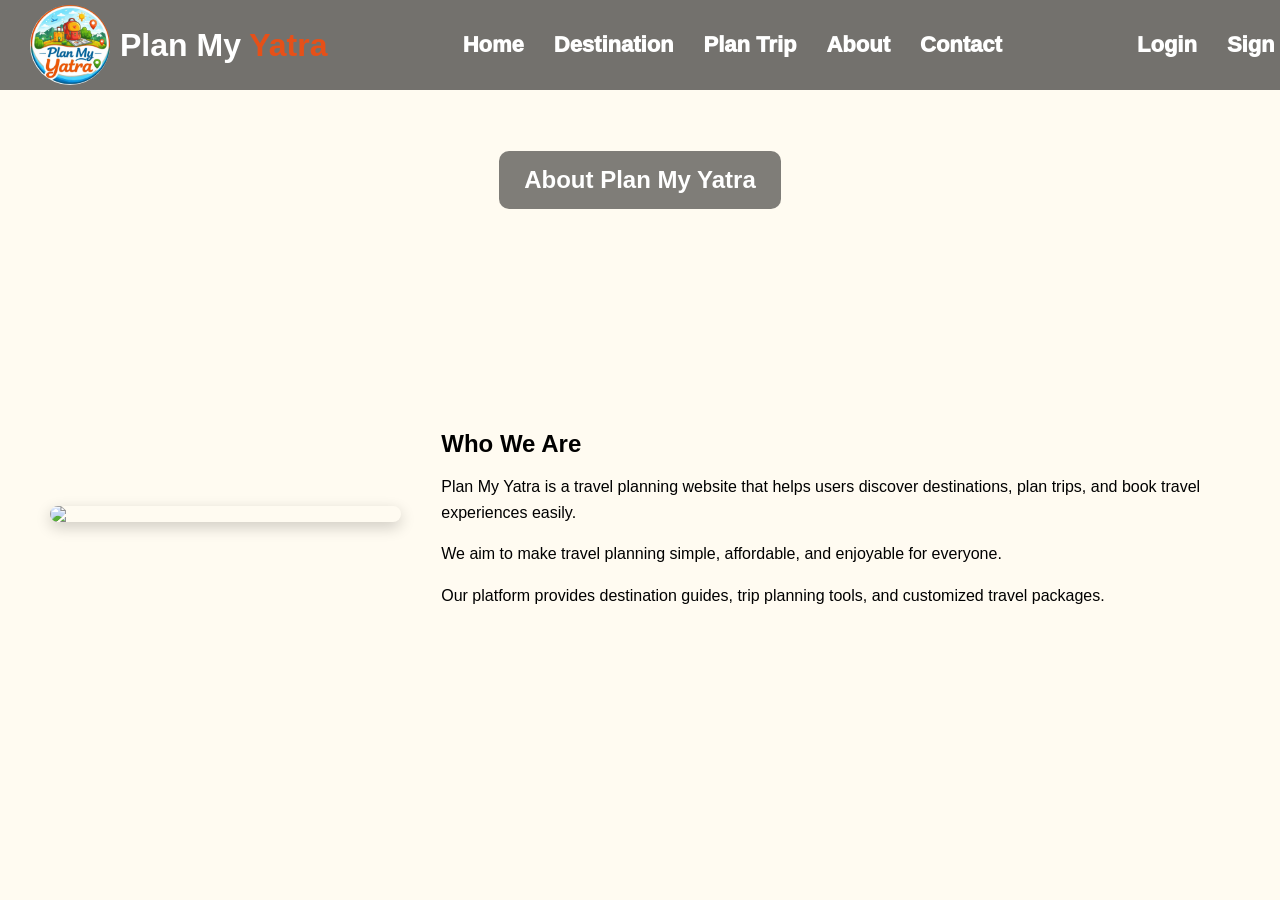
==== pages/about.html @ 9ea31968 "info added" ====
<!DOCTYPE html>
<html lang="en">
<head>
<meta charset="UTF-8">
<meta name="viewport" content="width=device-width, initial-scale=1.0">
<title>About Us - Plan My Yatra</title>
    <link rel="stylesheet" href="./../css/style.css">
    <link rel="stylesheet" href="./../css/navbar.css">
    <link rel="stylesheet" href="./../css/footer.css">
    <link rel="stylesheet" href="./../css/about.css">
</head>
<body>
<section class="hero">
  <h1>About Plan My Yatra</h1>
</section>
<div class="main-hero-section">
        <!--Navbar-->
        <div class="main-container">
            <div class="img-container">
                <img src="./../images/main-logo.jpg" alt="logo" class="main-logo">
                <h1 class="website-name">Plan My <span style="color: #E65018;">Yatra</span></h1>
            </div>
            <input type="checkbox" id="menu-toggle" class="menu-toggle">
            <label for="menu-toggle" class="hamburger">
                <img src="./../images/hamburger.svg" height="30px" width="30px">
            </label>
            <div class="nav-menu">
                <a href="./../index.html" class="menu">Home</a>
                <a href="./destination.html" class="menu">Destination</a>
                <a href="./plantrip.html" class="menu">Plan Trip</a>
                <a href="./about.html" class="menu">About</a>
                <a href="./contact.html" class="menu">Contact</a>
            </div>
            <div class="nav-menu">
                <a href="" class="menu">Login</a>
                <a href="" class="menu">Sign Up</a>
            </div>
        </div>
        <section class="about">
  <img src="https://images.unsplash.com/photo-1469854523086-cc02fe5d8800">
  <div class="about-text">
    <h2>Who We Are</h2>
    <p>Plan My Yatra is a travel planning website that helps users discover destinations, plan trips, and book travel experiences easily.</p>
    <p>We aim to make travel planning simple, affordable, and enjoyable for everyone.</p>
    <p>Our platform provides destination guides, trip planning tools, and customized travel packages.</p>
  </div>
</section>



</body>
</html>
---- css/style.css ----
body {
    background-color:#fffbf1;
    margin: 0;
    padding: 0;
    font-family: Arial, Helvetica, sans-serif;
}
---- css/navbar.css ----
.main-container {
    display: flex;
    flex-direction: row;
    justify-content: space-between;
    align-items: center;
    padding: 5px 30px;
    position: fixed;
    top: 0;
    left: 0;
    right: 0;
    width: 100%;
    background-color: rgba(0, 0, 0, 0.55);
    z-index: 1000;
}

.website-name {
    font-weight: 700;
    font-family: 'Trebuchet MS', 'Lucida Sans Unicode', 'Lucida Grande', 'Lucida Sans', Arial, sans-serif;
    padding-left: 10px;
    color: white;
}

.main-logo {
    height: 80px;
    width: 80px;
    border-radius: 50%;
}

.img-container {
    display: flex;
    flex-direction: row;
    align-items: center;
}

.nav-menu {
    display: flex;
    flex-direction: row;
    gap: 30px;
}

.menu {
    text-decoration: none;
    color: white;
    font-weight: 1000;
    font-size: 22px;
    font-family: 'Trebuchet MS', 'Lucida Sans Unicode', 'Lucida Grande', 'Lucida Sans', Arial, sans-serif;
}

.menu:hover {
    color: #E6501B;
}

.menu-toggle {
    display: none;
}

.hamburger {
    display: none;
    color: white;
    font-size: 30px;
    cursor: pointer;
}

@media screen and (max-width: 768px) {
    .main-container {
        flex-wrap: wrap;
        padding: 10px 20px;
    }

    .hamburger {
        display: block;
    }

    .nav-menu {
        display: none;
        flex-direction: column;
        width: 100%;
        text-align: center;
        gap: 10px;
    }

    .menu-toggle:checked~.nav-menu {
        display: flex;
    }

    .menu-toggle:checked~.hamburger {
        content: x;
    }

    .menu {
        font-size: 18px;
    }


}
---- css/footer.css ----
.footer-main-container {
    width: 100%;
    height: 250px;
    background-color: #333;
    color: #fff;
    margin-top: 50px;
    display: flex;
}
.footer-links {
    text-decoration: none;
    color: #fff;
}
.footer-menu-container {
    display: flex;
    justify-content: space-around;
    flex-direction: row;
}
.footer-child-item-1 {
    width: 35%;
}
.footer-child-item {
    width: 20%;
}
.contact-link {
    color: #fff;
    display: flex;
    align-items: center;
}
@media screen and (max-width: 768px ) {
    .footer-main-container {
        height: auto;
    }
    .footer-menu-container {
        flex-direction: column;
        padding: 20px 25px;
    }
    .footer-child-item-1 {
        width: 100%;
    }
    .footer-child-item {
        width: 100%;
    }
    
}
---- css/about.css ----
/* HERO */
.hero{
  height:40vh;
  background:url('https://images.unsplash.com/photo-1500530855697-b586d89ba3ee') center/cover;
  display:flex;
  justify-content:center;
  align-items:center;
  color:white;
}

.hero h1{
  background:rgba(0,0,0,0.5);
  padding:15px 25px;
  border-radius:10px;
}

/* ABOUT SECTION */
.about{
  display:flex;
  padding:50px;
  gap:40px;
  align-items:center;
}

.about img{
  width:400px;
  border-radius:15px;
  box-shadow:0 5px 15px rgba(0,0,0,0.2);
}

.about-text h2{
  margin-bottom:15px;
}

.about-text p{
  line-height:1.6;
  margin-bottom:10px;
}

/* SERVICES */
.services{
  padding:50px;
  background:white;
}

.services h2{
  text-align:center;
  margin-bottom:30px;
}

.service-container{
  display:flex;
  gap:20px;
  justify-content:center;
  flex-wrap:wrap;
}

.service-card{
  background:#f4f6f9;
  padding:20px;
  width:250px;
  border-radius:10px;
  text-align:center;
  box-shadow:0 3px 10px rgba(0,0,0,0.1);
  transition:0.3s;
}

.service-card:hover{
  transform:translateY(-10px);
}

/* TEAM */
.team{
  padding:50px;
}

.team h2{
  text-align:center;
  margin-bottom:30px;
}

.team-container{
  display:flex;
  justify-content:center;
  gap:30px;
  flex-wrap:wrap;
}

.team-card{
  background:white;
  padding:20px;
  border-radius:10px;
  text-align:center;
  width:200px;
  box-shadow:0 3px 10px rgba(0,0,0,0.1);
}

.team-card img{
  width:100px;
  height:100px;
  border-radius:50%;
  margin-bottom:10px;
}
/* RESPONSIVE */
@media(max-width:768px){
  .about{
    flex-direction:column;
    text-align:center;
  }

  header{
    flex-direction:column;
    gap:10px;
  }
}
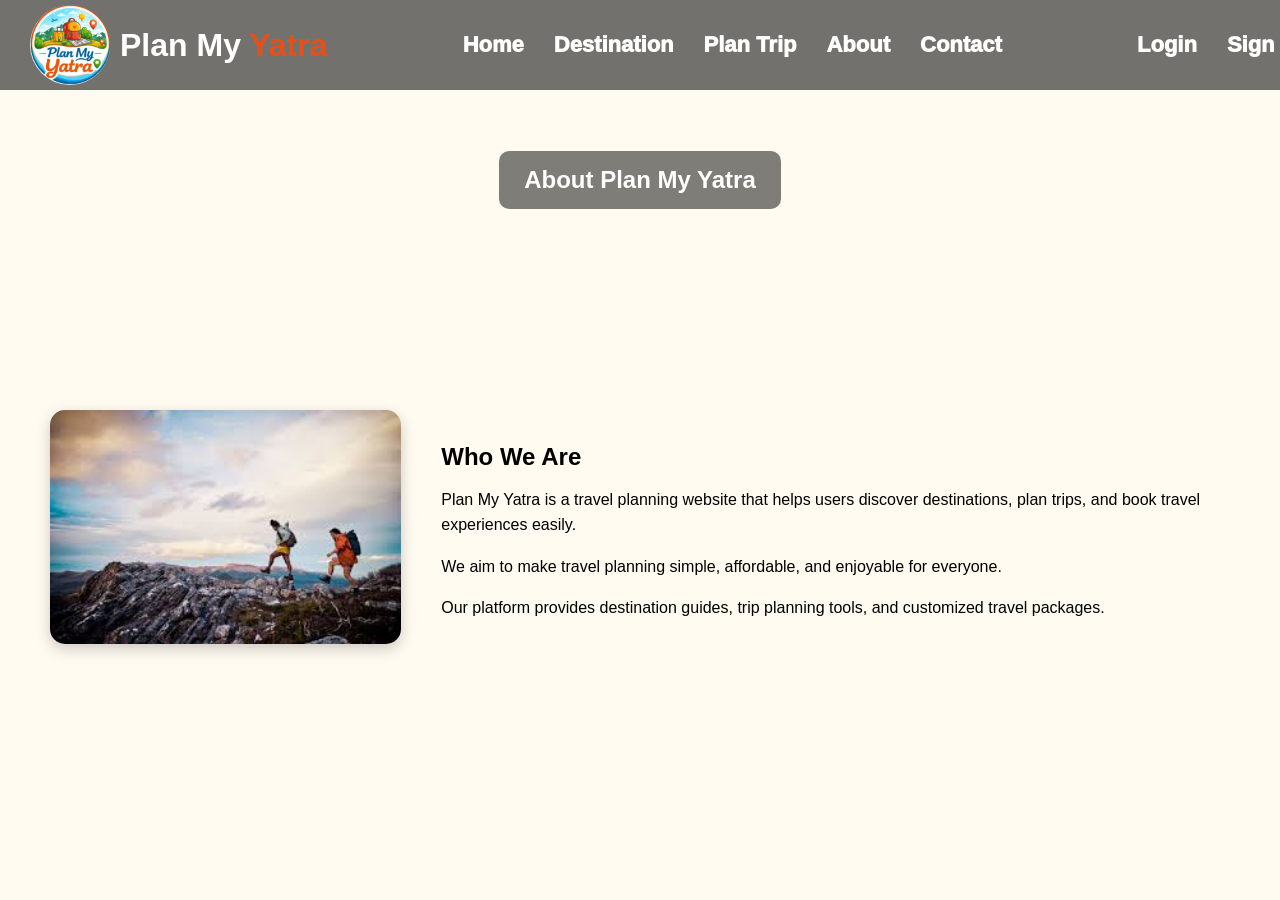
==== commit 4305ba40: "image added" ====
--- a/pages/about.html
+++ b/pages/about.html
@@ -37,7 +37,7 @@
             </div>
         </div>
         <section class="about">
-  <img src="https://images.unsplash.com/photo-1469854523086-cc02fe5d8800">
+  <img src="./../images/travel.jpg">
   <div class="about-text">
     <h2>Who We Are</h2>
     <p>Plan My Yatra is a travel planning website that helps users discover destinations, plan trips, and book travel experiences easily.</p>
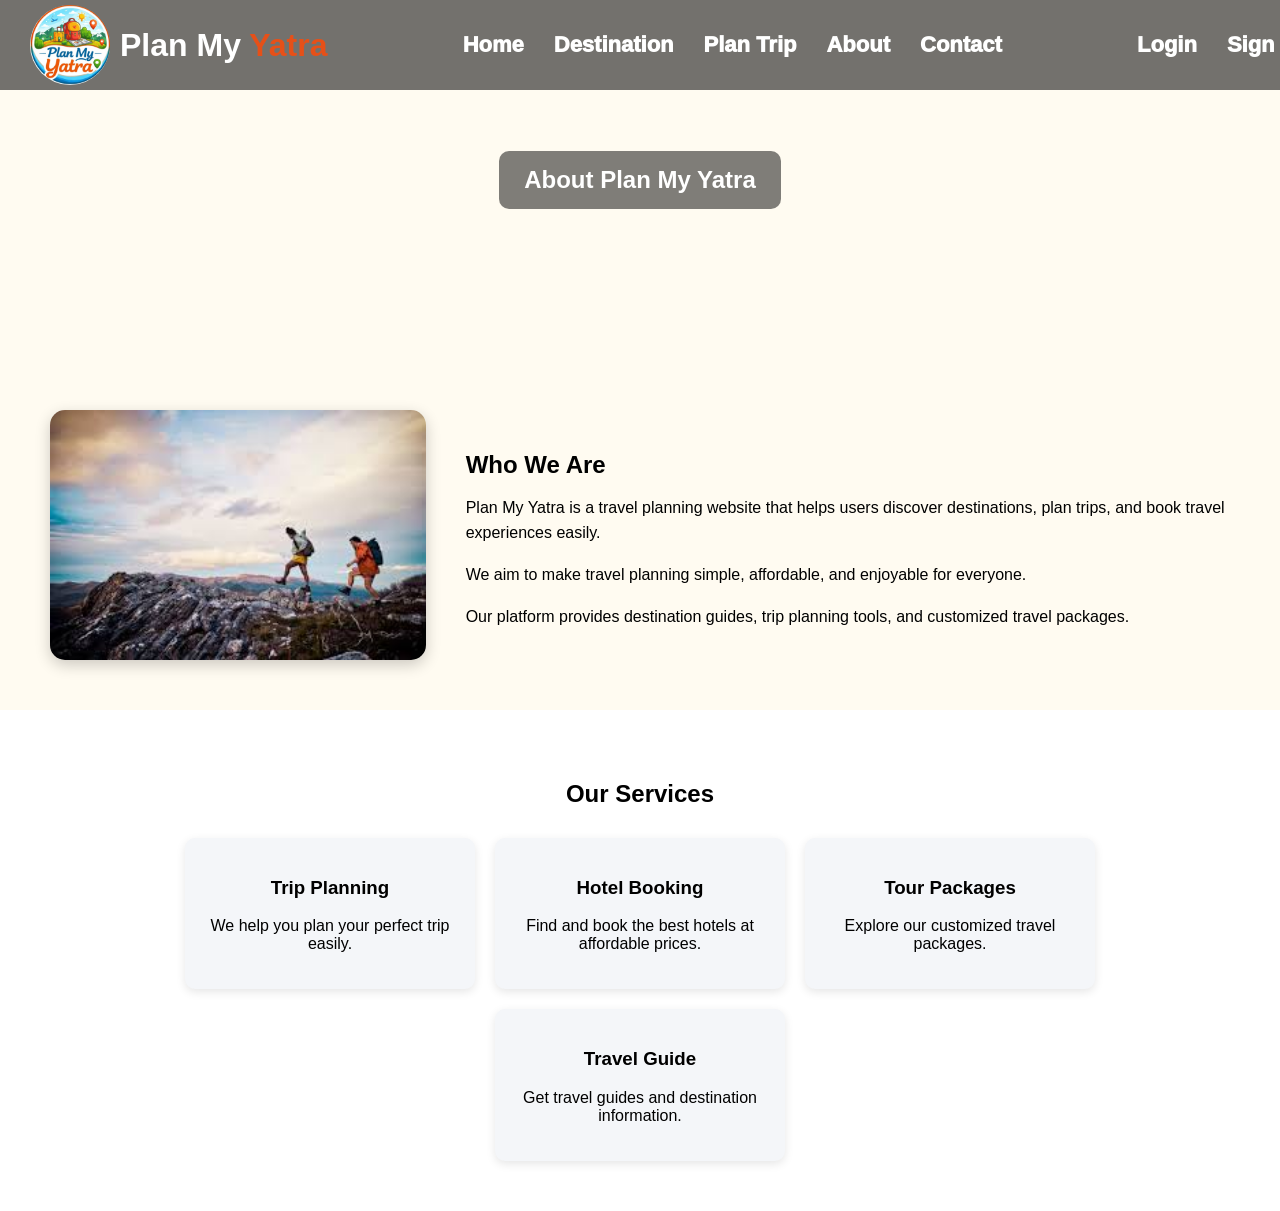
==== commit 5b9a2a17: "cards added" ====
--- a/pages/about.html
+++ b/pages/about.html
@@ -37,7 +37,7 @@
             </div>
         </div>
         <section class="about">
-  <img src="./../images/travel.jpg">
+  <img src="./../images/travel.jpg" style="height: 250px;">
   <div class="about-text">
     <h2>Who We Are</h2>
     <p>Plan My Yatra is a travel planning website that helps users discover destinations, plan trips, and book travel experiences easily.</p>
@@ -45,6 +45,29 @@
     <p>Our platform provides destination guides, trip planning tools, and customized travel packages.</p>
   </div>
 </section>
+<section class="services">
+  <h2>Our Services</h2>
+  <div class="service-container">
+    <div class="service-card">
+      <h3>Trip Planning</h3>
+      <p>We help you plan your perfect trip easily.</p>
+    </div>
+    <div class="service-card">
+      <h3>Hotel Booking</h3>
+      <p>Find and book the best hotels at affordable prices.</p>
+    </div>
+
+    <div class="service-card">
+      <h3>Tour Packages</h3>
+      <p>Explore our customized travel packages.</p>
+    </div>
+
+    <div class="service-card">
+      <h3>Travel Guide</h3>
+      <p>Get travel guides and destination information.</p>
+    </div>
+  </div>
+</section>
 
 
 
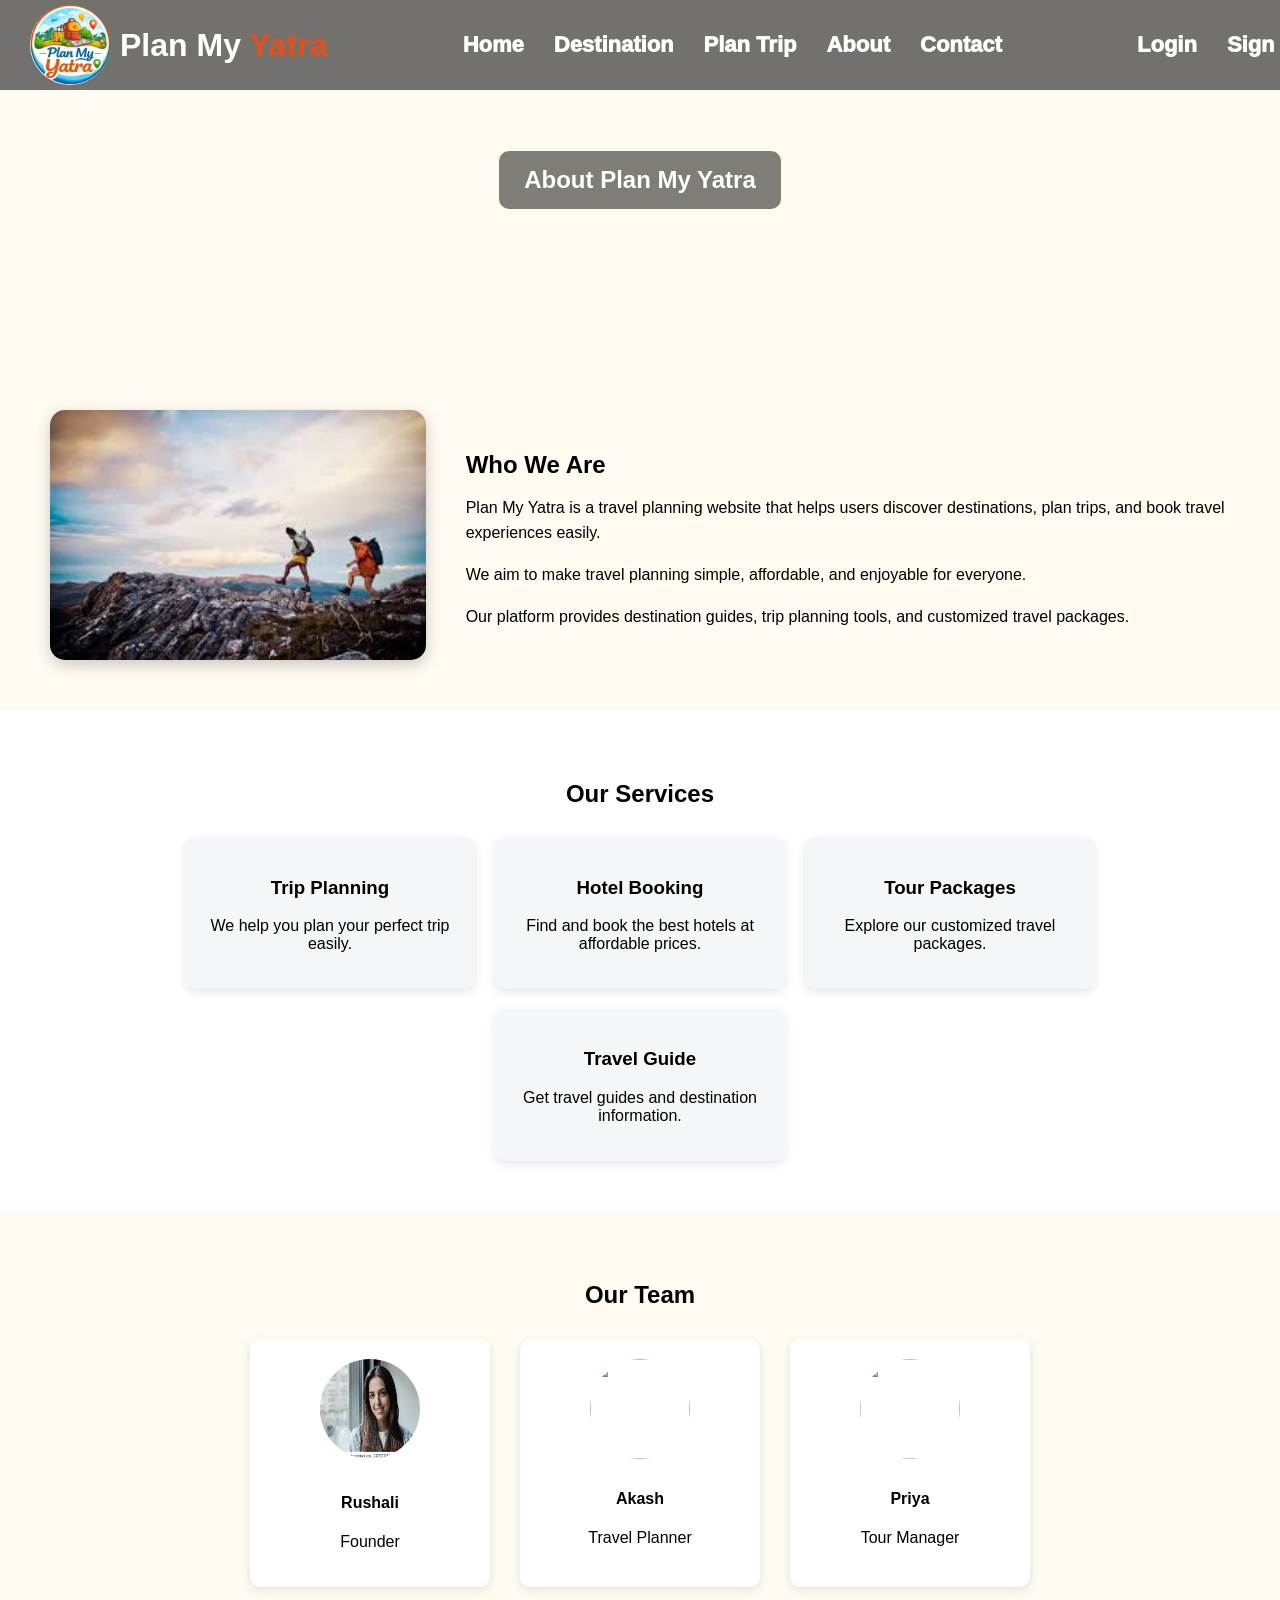
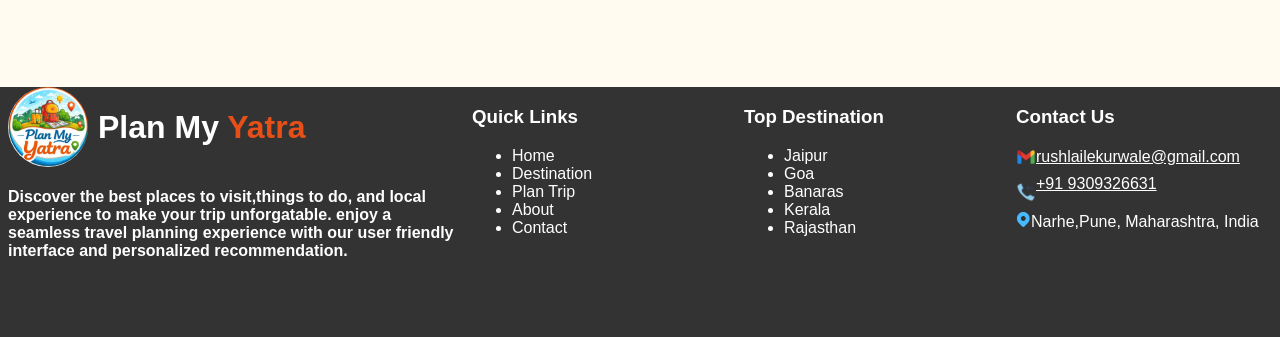
==== commit 097e02be: "footer added" ====
--- a/pages/about.html
+++ b/pages/about.html
@@ -1,19 +1,21 @@
 <!DOCTYPE html>
 <html lang="en">
+
 <head>
-<meta charset="UTF-8">
-<meta name="viewport" content="width=device-width, initial-scale=1.0">
-<title>About Us - Plan My Yatra</title>
+    <meta charset="UTF-8">
+    <meta name="viewport" content="width=device-width, initial-scale=1.0">
+    <title>About Us - Plan My Yatra</title>
     <link rel="stylesheet" href="./../css/style.css">
     <link rel="stylesheet" href="./../css/navbar.css">
     <link rel="stylesheet" href="./../css/footer.css">
     <link rel="stylesheet" href="./../css/about.css">
 </head>
+
 <body>
-<section class="hero">
-  <h1>About Plan My Yatra</h1>
-</section>
-<div class="main-hero-section">
+    <section class="hero">
+        <h1>About Plan My Yatra</h1>
+    </section>
+    <div class="main-hero-section">
         <!--Navbar-->
         <div class="main-container">
             <div class="img-container">
@@ -37,39 +39,105 @@
             </div>
         </div>
         <section class="about">
-  <img src="./../images/travel.jpg" style="height: 250px;">
-  <div class="about-text">
-    <h2>Who We Are</h2>
-    <p>Plan My Yatra is a travel planning website that helps users discover destinations, plan trips, and book travel experiences easily.</p>
-    <p>We aim to make travel planning simple, affordable, and enjoyable for everyone.</p>
-    <p>Our platform provides destination guides, trip planning tools, and customized travel packages.</p>
-  </div>
-</section>
-<section class="services">
-  <h2>Our Services</h2>
-  <div class="service-container">
-    <div class="service-card">
-      <h3>Trip Planning</h3>
-      <p>We help you plan your perfect trip easily.</p>
-    </div>
-    <div class="service-card">
-      <h3>Hotel Booking</h3>
-      <p>Find and book the best hotels at affordable prices.</p>
+            <img src="./../images/travel.jpg" style="height: 250px;">
+            <div class="about-text">
+                <h2>Who We Are</h2>
+                <p>Plan My Yatra is a travel planning website that helps users discover destinations, plan trips, and
+                    book travel experiences easily.</p>
+                <p>We aim to make travel planning simple, affordable, and enjoyable for everyone.</p>
+                <p>Our platform provides destination guides, trip planning tools, and customized travel packages.</p>
+            </div>
+        </section>
+        <section class="services">
+            <h2>Our Services</h2>
+            <div class="service-container">
+                <div class="service-card">
+                    <h3>Trip Planning</h3>
+                    <p>We help you plan your perfect trip easily.</p>
+                </div>
+                <div class="service-card">
+                    <h3>Hotel Booking</h3>
+                    <p>Find and book the best hotels at affordable prices.</p>
+                </div>
+
+                <div class="service-card">
+                    <h3>Tour Packages</h3>
+                    <p>Explore our customized travel packages.</p>
+                </div>
+
+                <div class="service-card">
+                    <h3>Travel Guide</h3>
+                    <p>Get travel guides and destination information.</p>
+                </div>
+            </div>
+        </section>
+        <section class="team">
+  <h2>Our Team</h2>
+  <div class="team-container">
+    <div class="team-card">
+      <img src="./../images/people.jpg">
+      <h4>Rushali</h4>
+      <p>Founder</p>
     </div>
 
-    <div class="service-card">
-      <h3>Tour Packages</h3>
-      <p>Explore our customized travel packages.</p>
+    <div class="team-card">
+      <img src="https://randomuser.me/api/portraits/men/32.jpg">
+      <h4>Akash</h4>
+      <p>Travel Planner</p>
     </div>
 
-    <div class="service-card">
-      <h3>Travel Guide</h3>
-      <p>Get travel guides and destination information.</p>
+    <div class="team-card">
+      <img src="https://randomuser.me/api/portraits/women/68.jpg">
+      <h4>Priya</h4>
+      <p>Tour Manager</p>
     </div>
   </div>
 </section>
-
-
-
+<!--FOOTER-->
+        <div class="footer-main-container">
+            <div class="footer-menu-container">
+                <div class="footer-child-item-1">
+                    <div class="img-container">
+                        <img src="./../images/main-logo.jpg" alt="logo" class="main-logo">
+                        <h1 class="website-name">Plan My <span style="color: #E65018;">Yatra</span></h1>
+                    </div>
+                    <h4>Discover the best places to visit,things to do, and local experience to make your trip
+                        unforgatable. enjoy a seamless travel planning experience with our user friendly interface and
+                        personalized recommendation.</h4>
+                </div>
+                <div class="footer-child-item">
+                    <h3>Quick Links</h3>
+                    <ul>
+                        <li><a class="footer-links" href="./../index.html"></a>Home</li>
+                        <li><a class="footer-links" href="./destination.html"></a>Destination</li>
+                        <li><a class="footer-links" href="./plantrip.html"></a>Plan Trip</li>
+                        <li><a class="footer-links" href="./about.html"></a>About</li>
+                        <li><a class="footer-links" href="./contact.html"></a>Contact</li>
+                    </ul>
+                </div>
+                <div class="footer-child-item">
+                    <h3>Top Destination</h3>
+                    <ul>
+                        <li><a class="footer-links">Jaipur</a></li>
+                        <li><a class="footer-links">Goa</a></li>
+                        <li><a class="footer-links">Banaras</a></li>
+                        <li><a class="footer-links">Kerala</a></li>
+                        <li><a class="footer-links">Rajasthan</a></li>
+                    </ul>
+                </div>
+                <div class="footer-child-item">
+                    <h3>Contact Us</h3>
+                    <a href="mailto:rushlailekurwale@gmail.com" class="contact-link"><img
+                            src="./../images/gmail-icon.png" height="20px">rushlailekurwale@gmail.com</a>
+                    <a href="tel:+919309326631" class="contact-link">
+                        <img src="./../images/call-icon.png" height="20px" style="margin-top: 15px;"> +91 9309326631
+                    </a>
+                    <a><img src="./../images/location-icon.svg" style="margin-top: 10px;" height="15px">Narhe,Pune,
+                        Maharashtra,
+                        India
+                    </a>
+                </div>
+            </div>
+        </div>
 </body>
-</html>
+</html>
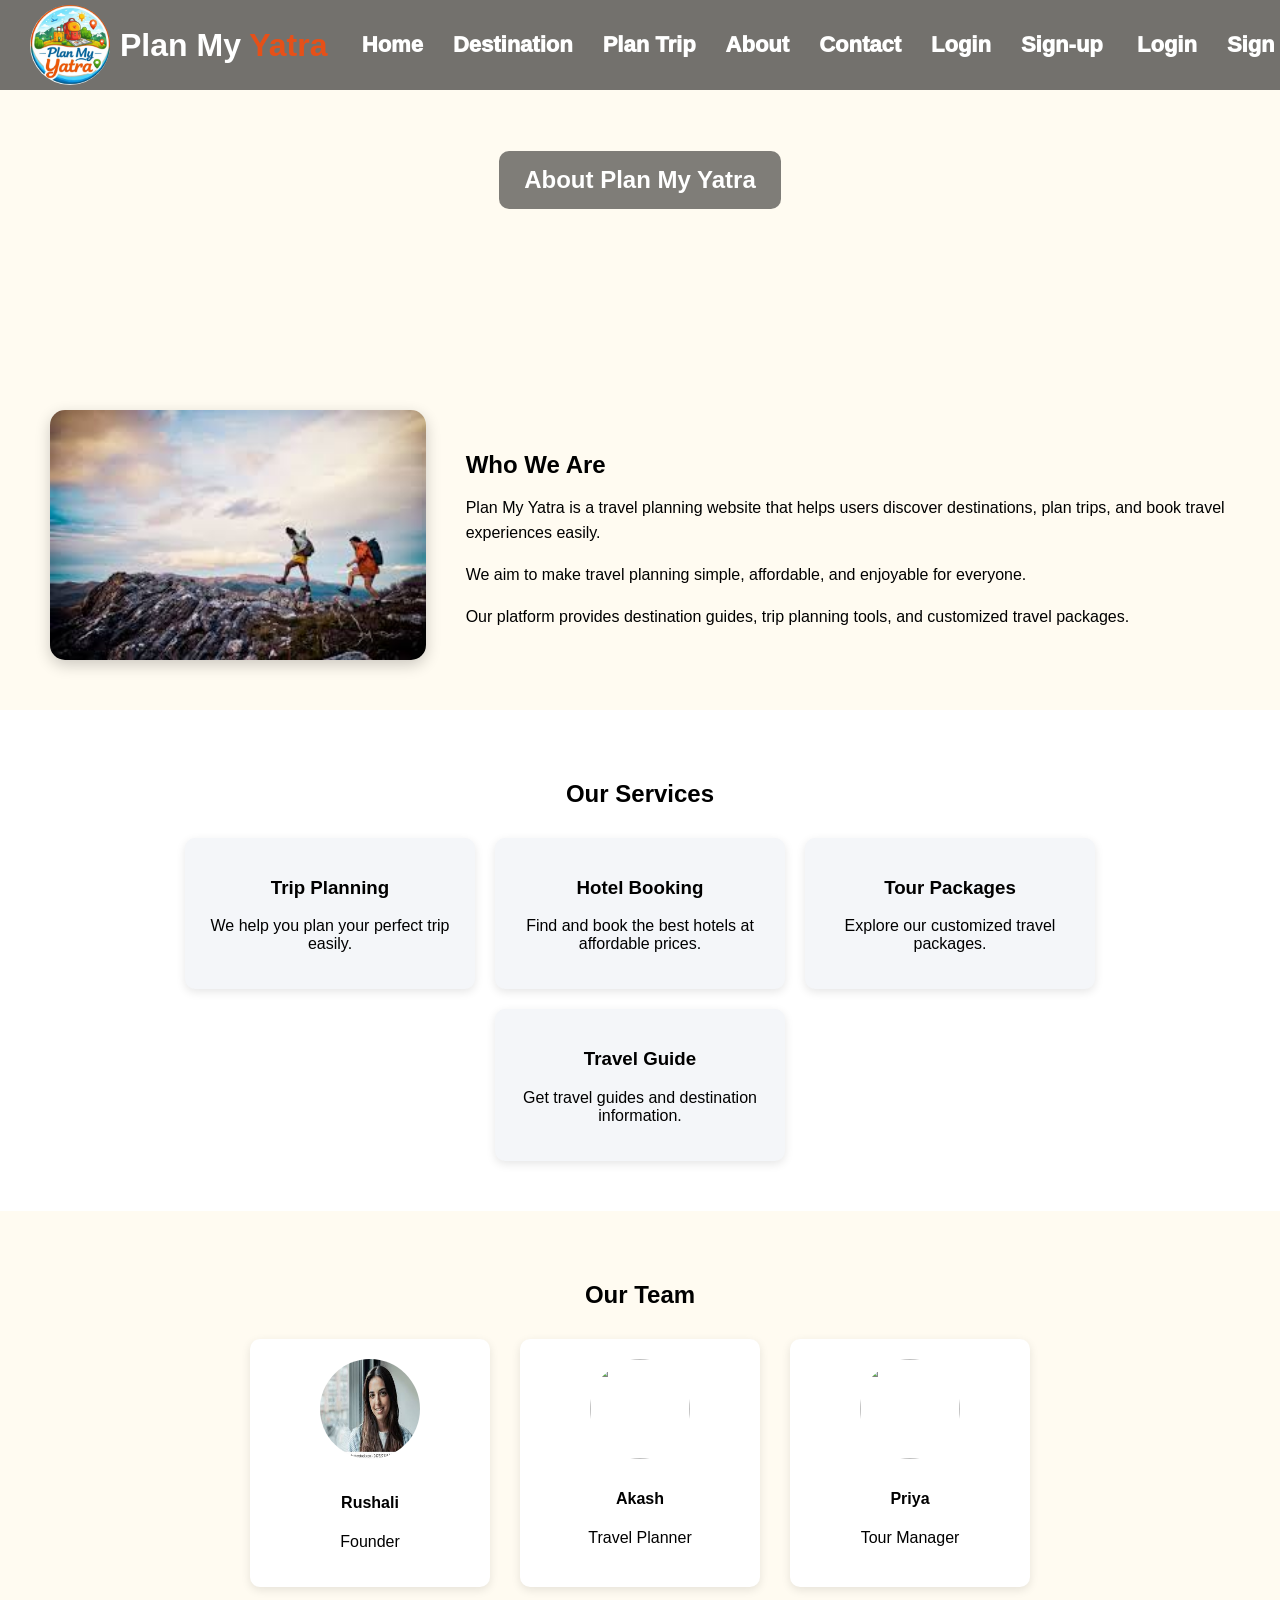
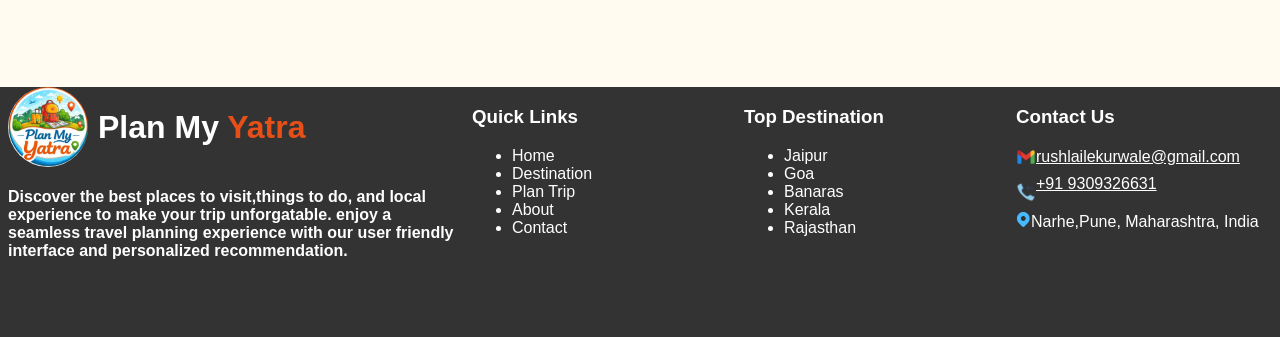
==== commit fc07c837: "pages modified" ====
--- a/pages/about.html
+++ b/pages/about.html
@@ -32,6 +32,8 @@
                 <a href="./plantrip.html" class="menu">Plan Trip</a>
                 <a href="./about.html" class="menu">About</a>
                 <a href="./contact.html" class="menu">Contact</a>
+                <a href="./login.html" class="menu">Login</a>
+                <a href="./sign-up.html" class="menu">Sign-up</a>
             </div>
             <div class="nav-menu">
                 <a href="" class="menu">Login</a>
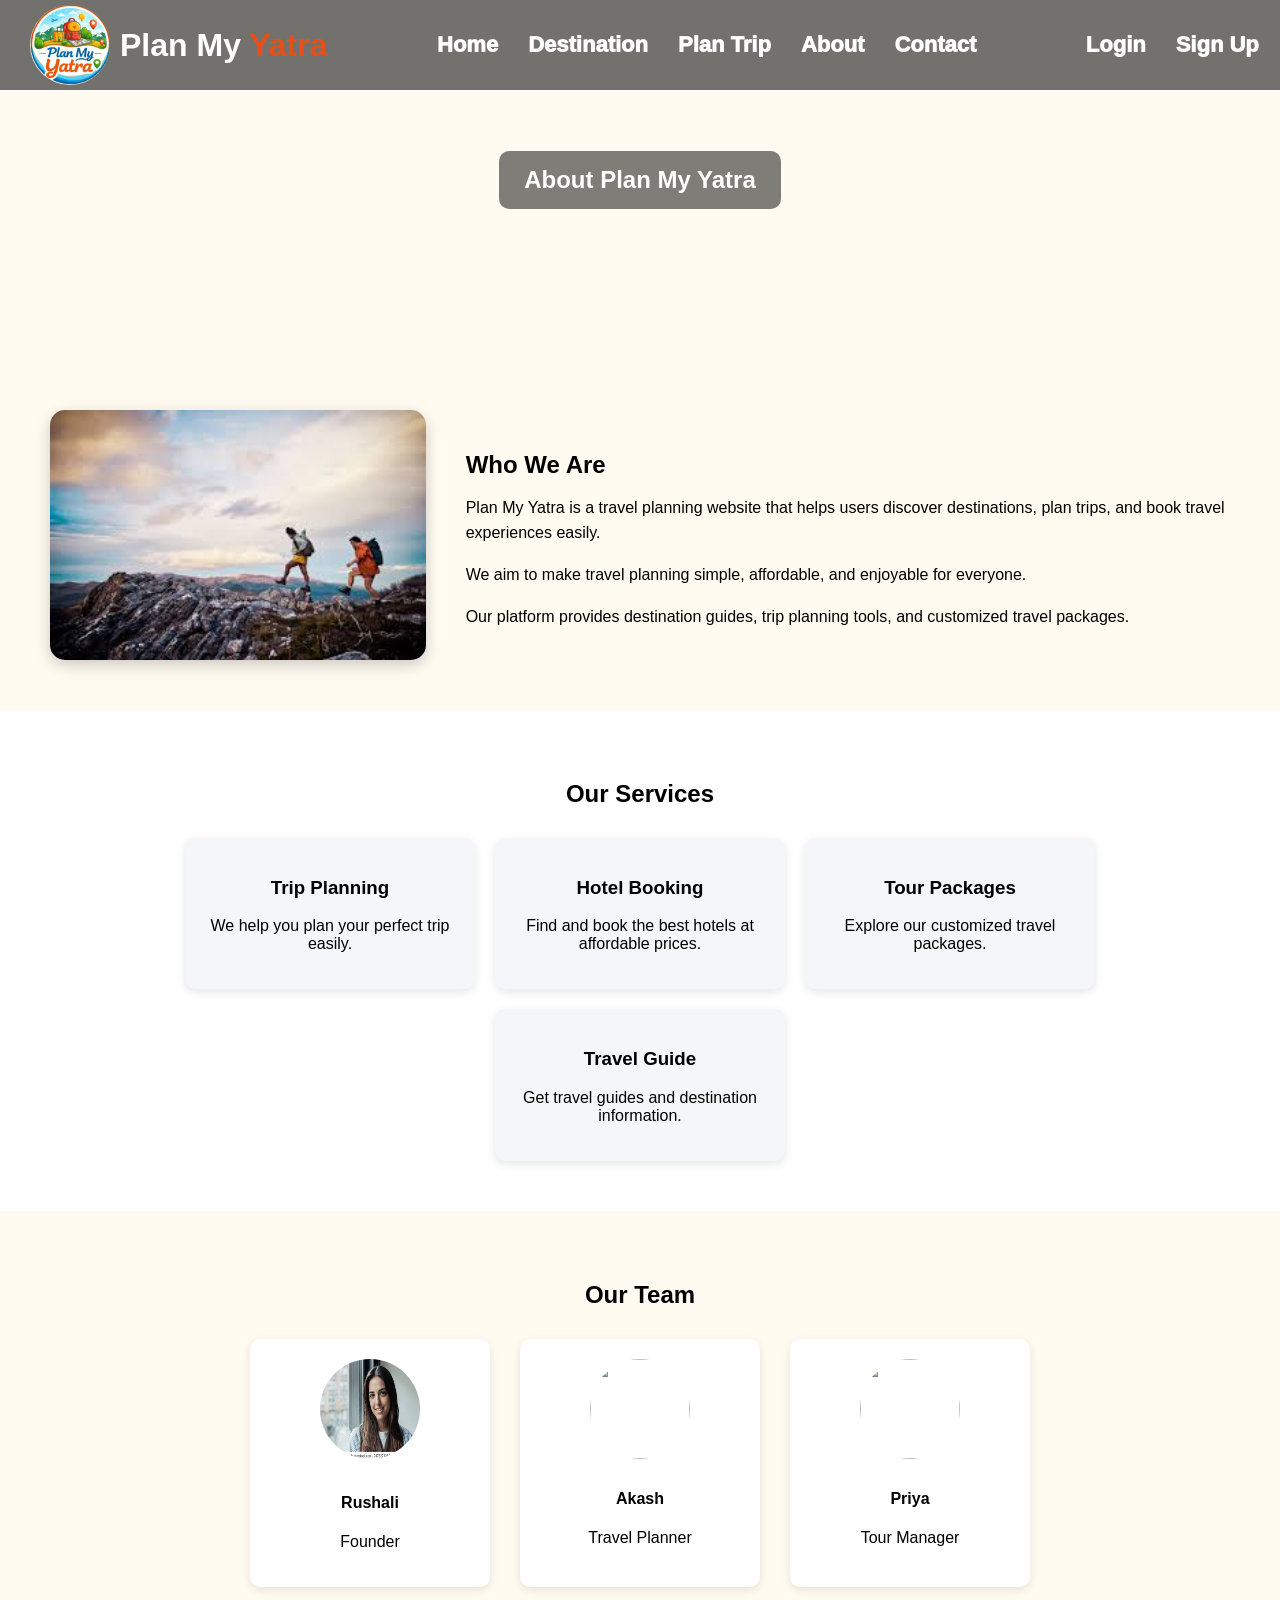
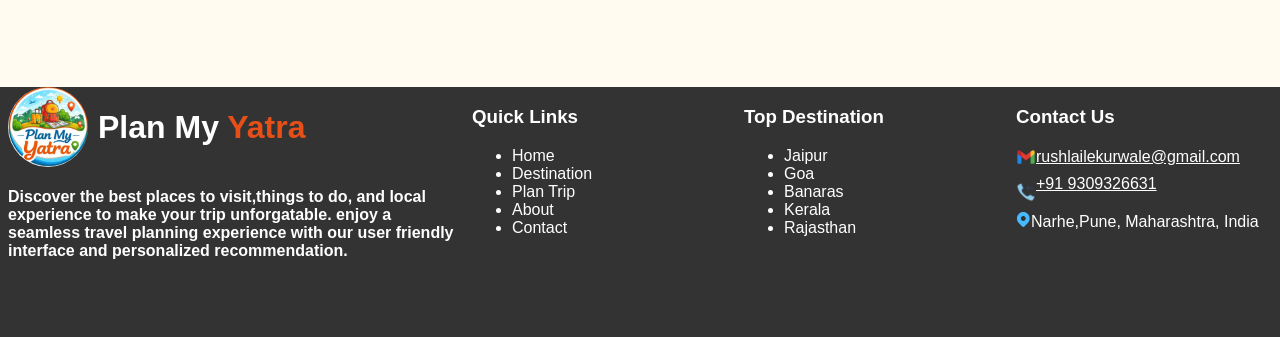
==== commit d145b993: "navbar added" ====
--- a/pages/about.html
+++ b/pages/about.html
@@ -32,12 +32,10 @@
                 <a href="./plantrip.html" class="menu">Plan Trip</a>
                 <a href="./about.html" class="menu">About</a>
                 <a href="./contact.html" class="menu">Contact</a>
-                <a href="./login.html" class="menu">Login</a>
-                <a href="./sign-up.html" class="menu">Sign-up</a>
             </div>
             <div class="nav-menu">
-                <a href="" class="menu">Login</a>
-                <a href="" class="menu">Sign Up</a>
+                <a href="./login.html" class="menu">Login</a>
+                <a href="./sign-up.html" class="menu">Sign Up</a>
             </div>
         </div>
         <section class="about">
--- a/css/navbar.css
+++ b/css/navbar.css
@@ -8,7 +8,7 @@
     top: 0;
     left: 0;
     right: 0;
-    width: 100%;
+    width: 96%;
     background-color: rgba(0, 0, 0, 0.55);
     z-index: 1000;
 }
@@ -76,7 +76,6 @@
         flex-direction: column;
         width: 100%;
         text-align: center;
-        gap: 10px;
     }
 
     .menu-toggle:checked~.nav-menu {
